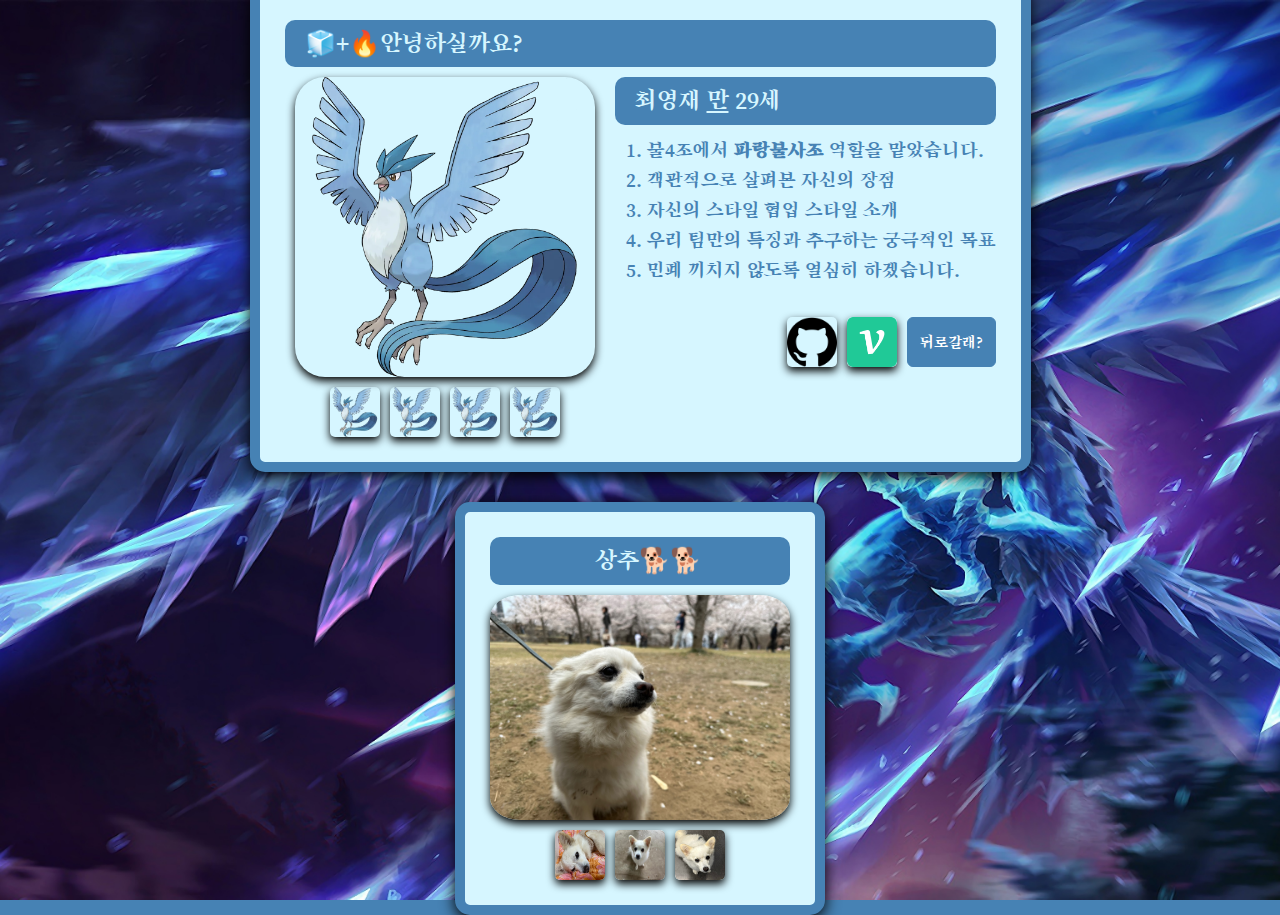
==== 1일차-최영재.html @ 29620ab7 "진행중" ====
<!DOCTYPE html>
<html lang="en">

<head>
    <meta charset="UTF-8">
    <meta name="viewport" content="width=device-width, initial-scale=1.0">
    <title>불4조</title>
    <script src="https://code.jquery.com/jquery-3.7.1.min.js"></script>
    <link href="https://cdn.jsdelivr.net/npm/bootstrap@5.3.2/dist/css/bootstrap.min.css" rel="stylesheet">
    <link href="https://fonts.googleapis.com/css2?family=Roboto&display=swap" rel="stylesheet">

    <style>
        @import url('https://fonts.googleapis.com/css2?family=Song+Myung&display=swap');

        body {
            background-image: url('img/bgi.jpg');
            background-size: cover;
            background-repeat: no-repeat;
            background-position: center;

            display: flex;
            flex-direction: column;

            font-family: "Song Myung", serif;
            font-weight: 400;
            font-style: normal;
            font-size: 25px;
            background-color: #4682B4;
            color: #4682B4;
            height: 100vh;
            justify-content: center;
            align-items: center;
        }

        #main {
            box-shadow: 0px 4px 15px black;
            border: 10px solid #4682B4;
            justify-content: center;
            flex-wrap: wrap;
            border-radius: 15px;
            padding: 25px;
            background-color: #D6F6FF;
        }


        #main2 {
            margin-top: 30px;
            box-shadow: 0px 4px 15px black;
            border: 10px solid #4682B4;
            justify-content: center;
            flex-wrap: wrap;
            border-radius: 15px;
            padding: 25px;
            background-color: #D6F6FF;
        }

        #main_section {
            display: flex;
            margin: 10px 0px 0px 10px;
        }

        #title_box,
        #introduce_box {
            color: #D6F6FF;
            text-align: left;
            border-radius: 10px;
            padding: 5px 5px 5px 20px;
            background-color: #4682B4;
            width: 100%;
        }

        #introduce_box2 {
            margin-top: 10px;
            flex: 1;
        }

        #image_section>image {
            display: flex;
            border-radius: 10px;
            margin: 5px;
            height: 150px;
            width: 150px;
        }

        #text_line {

            margin-left: 20px;
        }

        #text_line>ol>li:hover {
            font-weight: bold;
        }

        #sub_int {
            gap: 10px;
            display: flex;
            justify-content: flex-end;
            align-items: flex-end;
            
        }
        
        #image_section2{
            margin-top: 10px;
        }

        img {
            box-shadow: 0px 4px 8px black;
            border-radius: 10%;
        }

        img:hover {
            filter: brightness(70%);
            transition: 0.3s;
            cursor: pointer;
        }

        li:hover {
            filter: brightness(70%);
            transition: 0.3s;
            cursor: pointer;
        }

        #sub_dog {
            display: flex;
            justify-content: center;
            margin-top: 10px;
            gap: 10px;
        }

        #sub_pic {
            display: flex;
            justify-content: center;
            margin-top: 10px;
            gap: 10px;
        }

    </style>
    <script>
        function new_page(elem) {
            window.open(elem.dataset.url);
        }
    </script>
</head>

<body>
    <div class="snowflake"></div>
    <div id="main">
        <div id="title_box">
            🧊+🔥안녕하실까요?
        </div>
        <div id="main_section">
            <div id="image_section">
                <div id="main_pic">
                    <img src="img/blue.png" width="300px" />
                </div>
                <div id="sub_pic">
                    <span>
                        <img src="img/blue.png" width="50px" />
                    </span>
                    <span>
                        <img src="img/blue.png" width="50px" />
                    </span>
                    <span>
                        <img src="img/blue.png" width="50px" />
                    </span>
                    <span>
                        <img src="img/blue.png" width="50px" />
                    </span>
                </div>
                </span>
            </div>

            <div id="text_line">
                <div id="introduce_box">
                    최영재 <u>만</u> 29세
                </div>
                <div id="introduce_box2">
                    <ol style="font-size: 20px;">
                        <li>불4조에서 <strong>파랑불사조</strong> 역할을 맡았습니다.</li>
                        <li>객관적으로 살펴본 자신의 장점</li>
                        <li>자신의 스타일 협업 스타일 소개</li>
                        <li>우리 팀만의 특징과 추구하는 궁극적인 목표</li>
                        <li>민폐 끼치지 않도록 열심히 하겠습니다.</li>
                    </ol>

                    <div id="sub_int">
                        <img data-url="https://github.com/teopteop?tab=repositories" src="img/git.png" width="50px"
                            onclick="new_page(this)" />
                        <img data-url="https://velog.io/@teopteop/posts" src="img/vel.png" width="50px"
                            onclick="new_page(this)" />
                        <button class="btn btn-primary mt-3" onclick="location.href='index.html'" 
                        style="height: 50px; background-color: #4682B4; border-color: #4682B4;">뒤로갈래?</button>
                    </div>
                </div>
            </div>
        </div>
    </div>

    <div id="main2">
        <div id="title_box" style="text-align: center;">
            상추🐕🐕
        </div>
        <div id="image_section2">
            <div id="main_dog">
                <img src="img/강1.jpg" width="300px" />
            </div>
            <div id="sub_dog">
                <span>
                    <img src="img/강2.jpg" height="50px" width="50px" />
                </span>
                <span>
                    <img src="img/강3.jpg" height="50px" width="50px" />
                </span>
                <span>
                    <img src="img/강4.jpg" height="50px" width="50px" />
                </span>
            </div>
            </span>
        </div>
    </div>

</body>

</html>
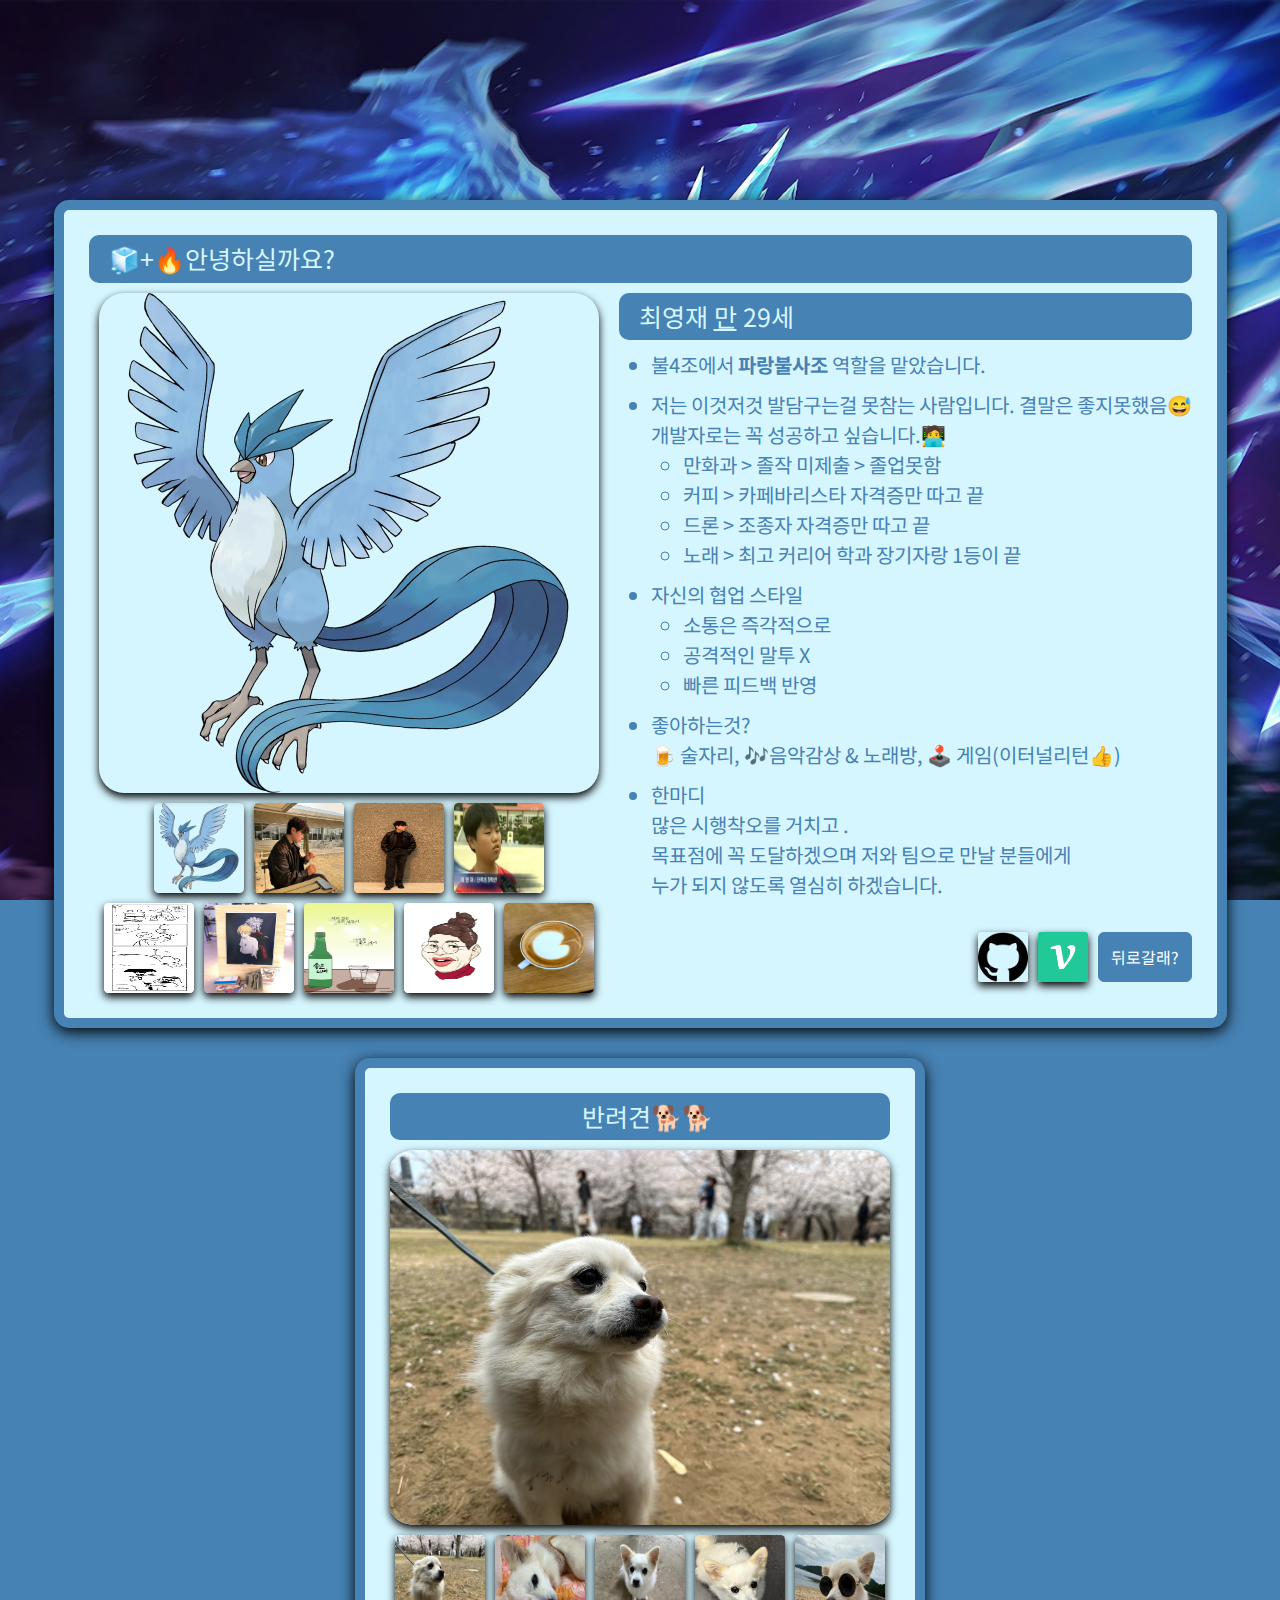
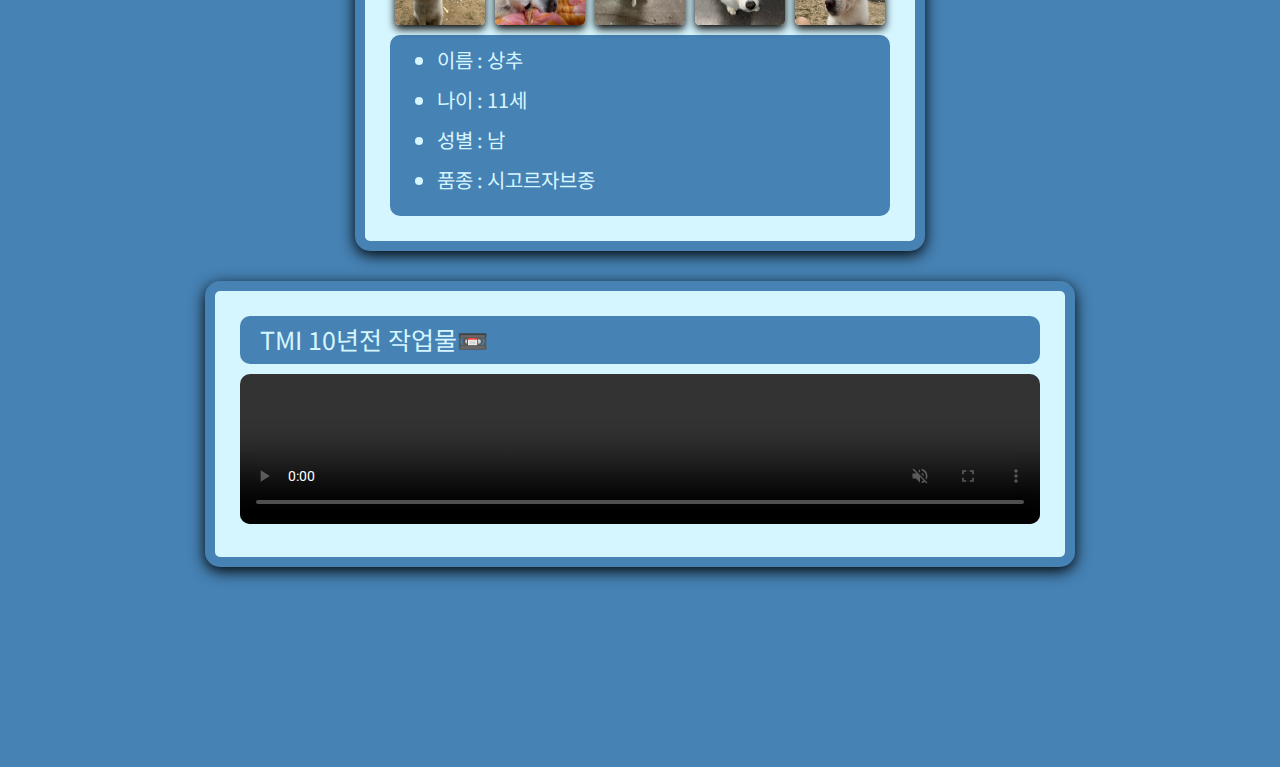
==== commit f0783b87: "최영재 개인페이지 완료" ====
--- a/1일차-최영재.html
+++ b/1일차-최영재.html
@@ -10,29 +10,31 @@
     <link href="https://fonts.googleapis.com/css2?family=Roboto&display=swap" rel="stylesheet">
 
     <style>
-        @import url('https://fonts.googleapis.com/css2?family=Song+Myung&display=swap');
+        @import url('https://fonts.googleapis.com/css2?family=Noto+Sans+KR:wght@100..900&family=Song+Myung&display=swap');
 
         body {
             background-image: url('img/bgi.jpg');
             background-size: cover;
             background-repeat: no-repeat;
             background-position: center;
+            background-attachment: fixed;
 
             display: flex;
             flex-direction: column;
 
-            font-family: "Song Myung", serif;
-            font-weight: 400;
+            font-family: "Noto Sans KR", sans-serif;
+            font-weight: weight;
             font-style: normal;
             font-size: 25px;
+
             background-color: #4682B4;
             color: #4682B4;
-            height: 100vh;
             justify-content: center;
             align-items: center;
         }
 
         #main {
+            margin-top: 200px;
             box-shadow: 0px 4px 15px black;
             border: 10px solid #4682B4;
             justify-content: center;
@@ -42,9 +44,20 @@
             background-color: #D6F6FF;
         }
 
-
         #main2 {
             margin-top: 30px;
+            box-shadow: 0px 4px 15px black;
+            border: 10px solid #4682B4;
+            justify-content: center;
+            flex-wrap: wrap;
+            border-radius: 15px;
+            padding: 25px;
+            background-color: #D6F6FF;
+        }
+
+        #main3 {
+            margin-top: 30px;
+            margin-bottom: 200px;
             box-shadow: 0px 4px 15px black;
             border: 10px solid #4682B4;
             justify-content: center;
@@ -68,6 +81,16 @@
             background-color: #4682B4;
             width: 100%;
         }
+        
+        #dog_int {
+            color: #D6F6FF;
+            text-align: left;
+            margin-top: 10px;
+            border-radius: 10px;
+            padding: 10px 5px 5px 15px;
+            background-color: #4682B4;
+            width: 100%;
+        }
 
         #introduce_box2 {
             margin-top: 10px;
@@ -87,7 +110,7 @@
             margin-left: 20px;
         }
 
-        #text_line>ol>li:hover {
+        #text_line>ul>li:hover {
             font-weight: bold;
         }
 
@@ -96,16 +119,16 @@
             display: flex;
             justify-content: flex-end;
             align-items: flex-end;
-            
-        }
-        
-        #image_section2{
+
+        }
+
+        #image_section2 {
             margin-top: 10px;
         }
 
         img {
             box-shadow: 0px 4px 8px black;
-            border-radius: 10%;
+            border-radius: 5%;
         }
 
         img:hover {
@@ -133,12 +156,29 @@
             margin-top: 10px;
             gap: 10px;
         }
-
     </style>
     <script>
         function new_page(elem) {
             window.open(elem.dataset.url);
         }
+
+        function change_dog_img (elem) {
+            let main_img = $('#main_dog_img');
+            let sub_img = $(elem);
+
+            let change = main_img.attr('src');
+            main_img.attr('src', sub_img.attr('src'));
+        };
+
+        
+        function change_m_img (elem) {
+            let main_img = $('#main_m_img');
+            let sub_img = $(elem);
+
+            let change = main_img.attr('src');
+            main_img.attr('src', sub_img.attr('src'));
+        };
+        
     </script>
 </head>
 
@@ -151,20 +191,37 @@
         <div id="main_section">
             <div id="image_section">
                 <div id="main_pic">
-                    <img src="img/blue.png" width="300px" />
+                    <img id="main_m_img" src="img/blue.png" width="500px" />
                 </div>
                 <div id="sub_pic">
                     <span>
-                        <img src="img/blue.png" width="50px" />
-                    </span>
-                    <span>
-                        <img src="img/blue.png" width="50px" />
-                    </span>
-                    <span>
-                        <img src="img/blue.png" width="50px" />
-                    </span>
-                    <span>
-                        <img src="img/blue.png" width="50px" />
+                        <img onclick="change_m_img(this)" src="img/blue.png" width="90px;" height="90px"/>
+                    </span>
+                    <span>
+                        <img onclick="change_m_img(this)" src="img/프로필1.png" width="90px" height="90px"/>
+                    </span>
+                    <span>
+                        <img onclick="change_m_img(this)" src="img/프로필2.png" width="90px" height="90px"/>
+                    </span>
+                    <span>
+                        <img onclick="change_m_img(this)" src="img/초딩.png" width="90px" height="90px"/>
+                    </span>
+                </div>
+                <div id="sub_pic">
+                    <span>
+                        <img onclick="change_m_img(this)" src="img/만화.jpg" width="90px;" height="90px"/>
+                    </span>
+                    <span>
+                        <img onclick="change_m_img(this)" src="img/카롤라.jpg" width="90px" height="90px"/>
+                    </span>
+                    <span>
+                        <img onclick="change_m_img(this)" src="img/좋은데이.jpg" width="90px" height="90px"/>
+                    </span>
+                    <span>
+                        <img onclick="change_m_img(this)" src="img/이영자.jpg" width="90px" height="90px"/>
+                    </span>
+                    <span>
+                        <img onclick="change_m_img(this)" src="img/커피.jpg" width="90px" height="90px"/>
                     </span>
                 </div>
                 </span>
@@ -175,21 +232,36 @@
                     최영재 <u>만</u> 29세
                 </div>
                 <div id="introduce_box2">
-                    <ol style="font-size: 20px;">
+                    <ul style="font-size: 20px; display: flex; flex-direction: column; gap: 10px;">
                         <li>불4조에서 <strong>파랑불사조</strong> 역할을 맡았습니다.</li>
-                        <li>객관적으로 살펴본 자신의 장점</li>
-                        <li>자신의 스타일 협업 스타일 소개</li>
-                        <li>우리 팀만의 특징과 추구하는 궁극적인 목표</li>
-                        <li>민폐 끼치지 않도록 열심히 하겠습니다.</li>
-                    </ol>
+                        <li>저는 이것저것 발담구는걸 못참는 사람입니다. 결말은 좋지못했음😅
+                            <br/>개발자로는 꼭 성공하고 싶습니다.🧑‍💻
+                            <ul>
+                                <li>만화과 > 졸작 미제출 > 졸업못함</li>
+                                <li>커피 > 카페바리스타 자격증만 따고 끝</li>
+                                <li>드론 > 조종자 자격증만 따고 끝</li>
+                                <li>노래 > 최고 커리어 학과 장기자랑 1등이 끝</li>
+                            </ul>
+                        <li>자신의 협업 스타일
+                            <ul>
+                                <li>소통은 즉각적으로</li>
+                                <li>공격적인 말투 X</li>
+                                <li>빠른 피드백 반영</li>
+                            </ul>
+                        </li>
+                        <li>좋아하는것?<br/>🍺 술자리, 🎶음악감상 & 노래방, 🕹️ 게임(이터널리턴👍)</li>
+                        <li>한마디<br/>많은 시행착오를 거치고 .
+                            <br/>목표점에 꼭 도달하겠으며 저와 팀으로 만날 분들에게
+                            <br/>누가 되지 않도록 열심히 하겠습니다.</li>
+                    </ul>
 
                     <div id="sub_int">
                         <img data-url="https://github.com/teopteop?tab=repositories" src="img/git.png" width="50px"
                             onclick="new_page(this)" />
                         <img data-url="https://velog.io/@teopteop/posts" src="img/vel.png" width="50px"
                             onclick="new_page(this)" />
-                        <button class="btn btn-primary mt-3" onclick="location.href='index.html'" 
-                        style="height: 50px; background-color: #4682B4; border-color: #4682B4;">뒤로갈래?</button>
+                        <button class="btn btn-primary mt-3" onclick="location.href='index.html'"
+                            style="height: 50px; background-color: #4682B4; border-color: #4682B4;">뒤로갈래?</button>
                     </div>
                 </div>
             </div>
@@ -198,27 +270,51 @@
 
     <div id="main2">
         <div id="title_box" style="text-align: center;">
-            상추🐕🐕
+            반려견🐕🐕
         </div>
         <div id="image_section2">
             <div id="main_dog">
-                <img src="img/강1.jpg" width="300px" />
+                <img id="main_dog_img" src="img/강1.jpg" width="500px" />
             </div>
             <div id="sub_dog">
                 <span>
-                    <img src="img/강2.jpg" height="50px" width="50px" />
-                </span>
-                <span>
-                    <img src="img/강3.jpg" height="50px" width="50px" />
-                </span>
-                <span>
-                    <img src="img/강4.jpg" height="50px" width="50px" />
+                    <img onclick="change_dog_img(this)" src="img/강1.jpg" height="90px" width="90px" />
+                </span>
+                <span>
+                    <img onclick="change_dog_img(this)" src="img/강2.jpg" height="90px" width="90px" />
+                </span>
+                <span>
+                    <img onclick="change_dog_img(this)" src="img/강3.jpg" height="90px" width="90px" />
+                </span>
+                <span>
+                    <img onclick="change_dog_img(this)" src="img/강4.jpg" height="90px" width="90px" />
+                </span>
+                <span>
+                    <img onclick="change_dog_img(this)" src="img/강5.jpg" height="90px" width="90px" />
                 </span>
             </div>
             </span>
         </div>
+        
+        <div id="dog_int" style="text-align: left;">
+            <ul style="font-size: 20px; display: flex; flex-direction: column; gap: 10px;">
+                <li>이름 : 상추</li>
+                <li>나이 : 11세</li>
+                <li>성별 : 남</li>
+                <li>품종 : 시고르자브종</li>
+            </ul>
+        </div>
     </div>
 
+    <div id="main3">
+        <div id="title_box">
+            TMI 10년전 작업물📼
+        </div>
+        <div>
+            <video style="margin-top: 10px;
+                border-radius: 10px; width: 800px;" src="img/영상.mp4" controls loop muted></video>
+        </div>
+    </div>
 </body>
 
 </html>